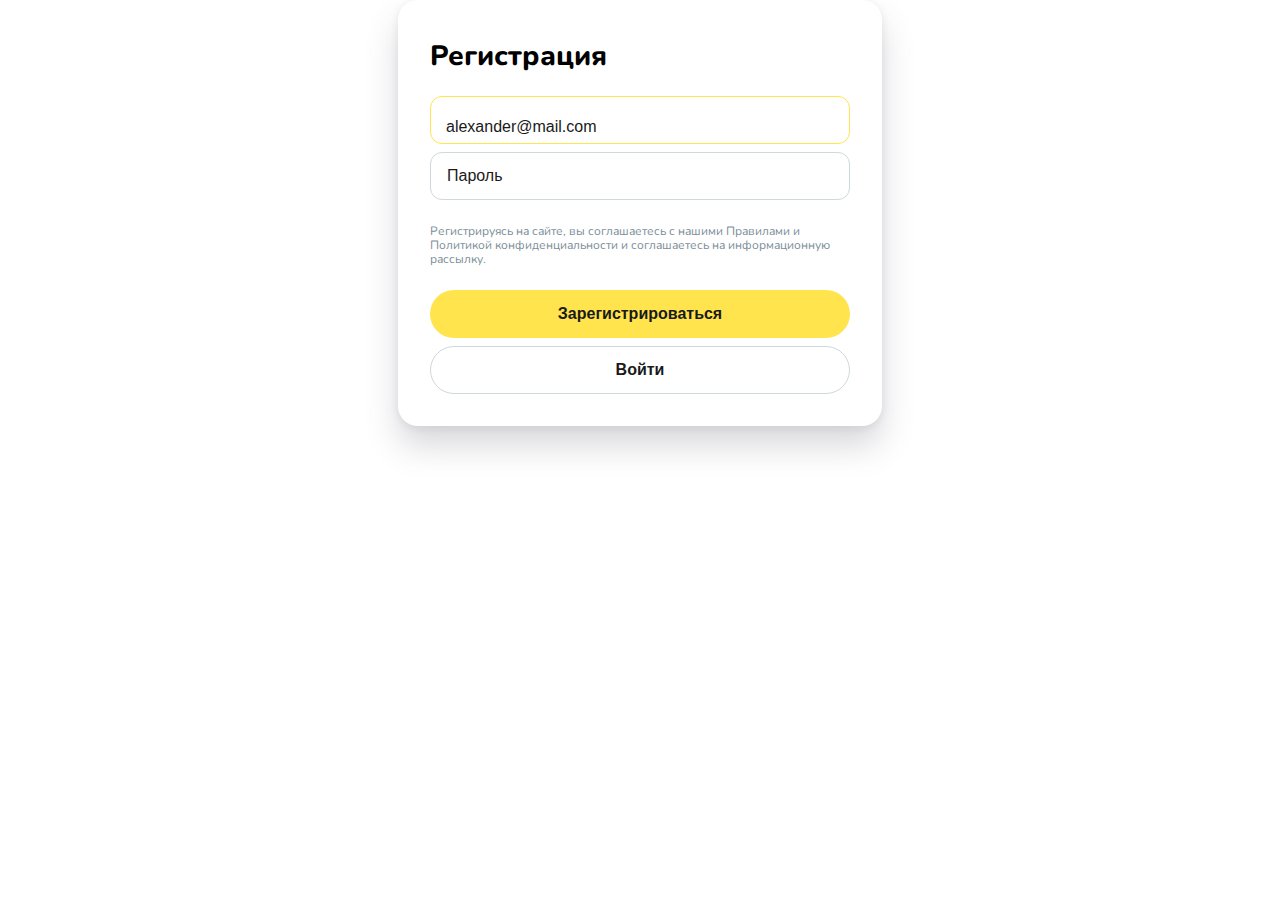
==== index.html @ 683b0d5f "commit_1" ====
<!DOCTYPE html>
<html lang="ru">
  <head>
    <meta charset="UTF-8" />
    <meta http-equiv="X-UA-Compatible" content="IE=edge" />
    <meta name="viewport" content="width=device-width, initial-scale=1.0" />
    <link rel="preconnect" href="https://fonts.googleapis.com" />
    <link rel="preconnect" href="https://fonts.gstatic.com" crossorigin />
    <link
      href="https://fonts.googleapis.com/css2?family=Nunito:wght@400;700;800&display=swap"
      rel="stylesheet"
    />
    <title>FE_hometask_5_form</title>

    <link rel="stylesheet" href="./styles.css" />
  </head>
  <body>
    <section class="regist">
      <!-- <button type="button" class="regist_btn_close">
        <svg class="close_link" width="24" height="24">
          <use href="./img/ic-close.svg#icon-cross"></use>
        </svg>
      </button> -->

      <h1 class="rigist_title">Регистрация</h1>
      <form class="form_control">
        <input
          class="form_control_email"
          type="email"
          lang="en"
          placeholder="alexander@mail.com"
          onfocus="this.placeholder=''"
        />
        <input
          class="form_control_password"
          type="password"
          placeholder="Пароль"
          onfocus="this.placeholder=''"
        />

        <p class="regist_p">
          Регистрируясь на сайте, вы соглашаетесь с нашими Правилами и Политикой
          конфиденциальности и соглашаетесь на информационную рассылку.
        </p>

        <button class="btn_submit" type="submit">Зарегистрироваться</button>
        <button class="btn_enter" type="button">Войти</button>
      </form>
    </section>
  </body>
</html>
---- styles.css ----
* {
  margin: 0;
  padding: 0;
  box-sizing: 0;
}
body {
  font-family: "Nunito", sans-serif;
}
.regist {
  width: 420px;
  height: 100%;
  padding: 40px 32px 32px;
  margin: 0 auto;
  background: #ffffff;
  box-shadow: 0px 2px 8px rgba(40, 41, 61, 0.08),
    0px 20px 32px rgba(96, 97, 112, 0.24);
  border-radius: 20px;
}
/* .regist_btn_close {
  position: absolute;
  top: 8px;
  right: 8px;
  width: 30px;
  height: 30px;
  display: flex;
  border-radius: 50%;
  background-color: transparent;
  justify-content: center;
  align-items: center;
  border: 1px solid rgba(0, 0, 0, 0.1);
  cursor: pointer;
}
.close_link {
  fill: #1a1a1a;
} */
.rigist_title {
  font-weight: 800;
  font-size: 28px;
  line-height: calc(32px / 28px);
  margin-bottom: 24px;
}
.form_control_email {
  width: 100%;
  height: 48px;
  margin-bottom: 8px;
  border: 1px solid #ffe44d;
  border-radius: 12px;
  padding: 21px 15px 7px;
  box-sizing: border-box;
}
.form_control_email::placeholder {
  font-size: 16px;
  line-height: calc(20px / 16px);
  color: #1a1a1a;
}

.form_control_password {
  width: 100%;
  height: 48px;
  border: 1px solid #cfd8dc;
  border-radius: 12px;
  margin-bottom: 24px;
  padding: 14px 16px;
  box-sizing: border-box;
}
.form_control_password::placeholder {
  font-size: 16px;
  line-height: calc(20px / 16px);
  color: #1a1a1a;
}
.regist_p {
  color: #7b8e98;
  font-size: 12px;
  line-height: calc(14px / 12px);
  margin-bottom: 24px;
}
.btn_submit {
  width: 100%;
  height: 48px;
  border: none;
  cursor: pointer;
  color: #1a1a1a;
  font-weight: 700;
  font-size: 16px;
  line-height: calc(20px / 16px);
  background-color: #ffe44d;
  border-radius: 55px;
  margin-bottom: 8px;
}
.btn_enter {
  width: 100%;
  height: 48px;
  border: none;
  cursor: pointer;
  color: #1a1a1a;
  border: 1px solid #cfd8dc;
  border-radius: 87px;
  font-weight: 700;
  font-size: 16px;
  line-height: calc(20px / 16px);
  background-color: transparent;
}
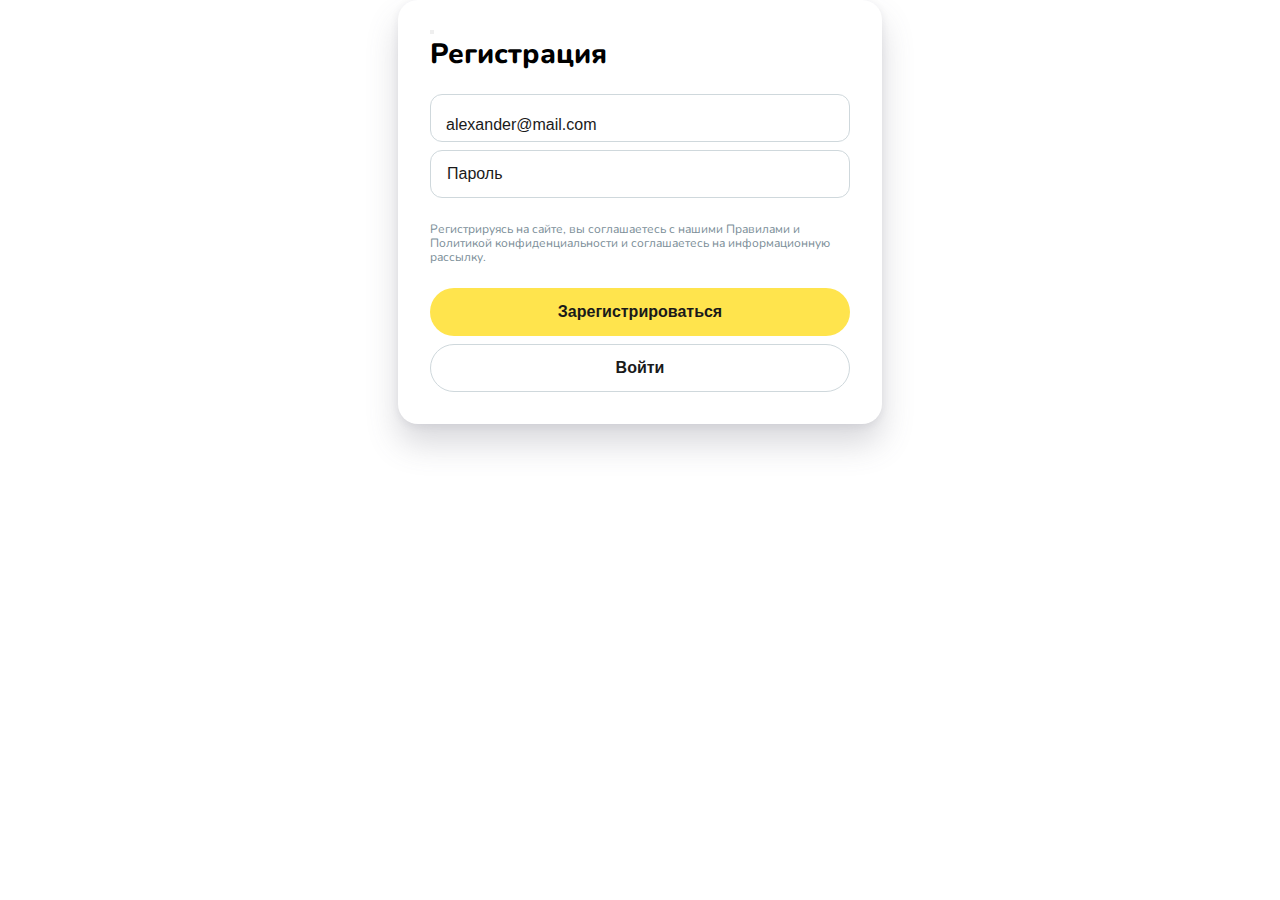
==== commit ca5296cd: "commit_2" ====
--- a/index.html
+++ b/index.html
@@ -16,12 +16,13 @@
   </head>
   <body>
     <section class="regist">
-      <!-- <button type="button" class="regist_btn_close">
-        <svg class="close_link" width="24" height="24">
-          <use href="./img/ic-close.svg#icon-cross"></use>
-        </svg>
-      </button> -->
+      <!-- <a class="regist_link" href="#">
+        <img src="./img/ic-close.png" alt="close sigh" />
+      </a> -->
 
+      <div>
+        <button></button>
+      </div>
       <h1 class="rigist_title">Регистрация</h1>
       <form class="form_control">
         <input
--- a/styles.css
+++ b/styles.css
@@ -9,30 +9,21 @@
 .regist {
   width: 420px;
   height: 100%;
-  padding: 40px 32px 32px;
+  padding: 16px 32px 32px;
   margin: 0 auto;
   background: #ffffff;
   box-shadow: 0px 2px 8px rgba(40, 41, 61, 0.08),
     0px 20px 32px rgba(96, 97, 112, 0.24);
   border-radius: 20px;
 }
-/* .regist_btn_close {
+/* .regist_link {
+  display: block;
   position: absolute;
-  top: 8px;
-  right: 8px;
-  width: 30px;
-  height: 30px;
-  display: flex;
-  border-radius: 50%;
-  background-color: transparent;
-  justify-content: center;
-  align-items: center;
-  border: 1px solid rgba(0, 0, 0, 0.1);
-  cursor: pointer;
+  right: 0;
+} */
+img {
+  display: inline-block;
 }
-.close_link {
-  fill: #1a1a1a;
-} */
 .rigist_title {
   font-weight: 800;
   font-size: 28px;
@@ -43,10 +34,15 @@
   width: 100%;
   height: 48px;
   margin-bottom: 8px;
-  border: 1px solid #ffe44d;
+  border: 1px solid #cfd8dc;
+  outline: none;
   border-radius: 12px;
   padding: 21px 15px 7px;
   box-sizing: border-box;
+}
+.form_control_email:focus {
+  border: 1px solid #ffe44d;
+  caret-color: #ffaa0d;
 }
 .form_control_email::placeholder {
   font-size: 16px;
@@ -58,10 +54,15 @@
   width: 100%;
   height: 48px;
   border: 1px solid #cfd8dc;
+  outline: none;
   border-radius: 12px;
   margin-bottom: 24px;
   padding: 14px 16px;
   box-sizing: border-box;
+}
+.form_control_password:focus {
+  border: 1px solid #ffe44d;
+  caret-color: #ffaa0d;
 }
 .form_control_password::placeholder {
   font-size: 16px;
